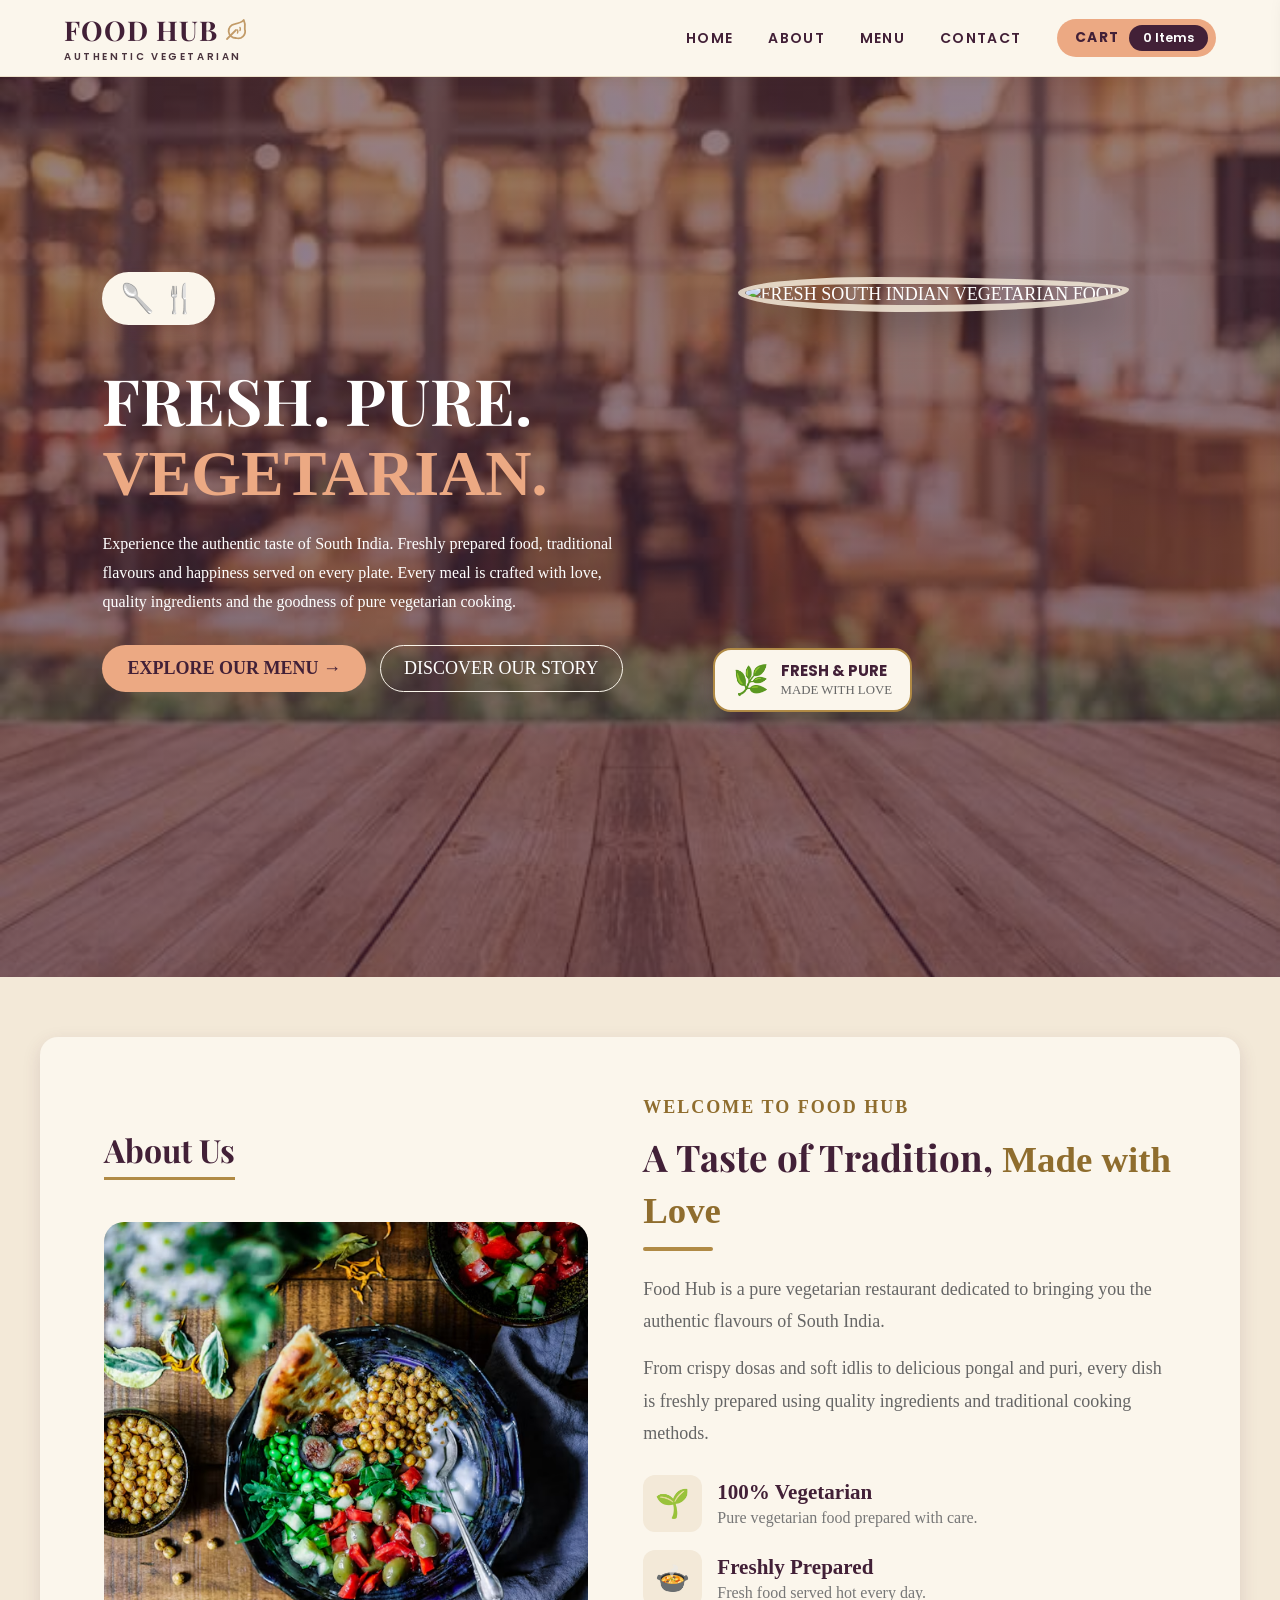
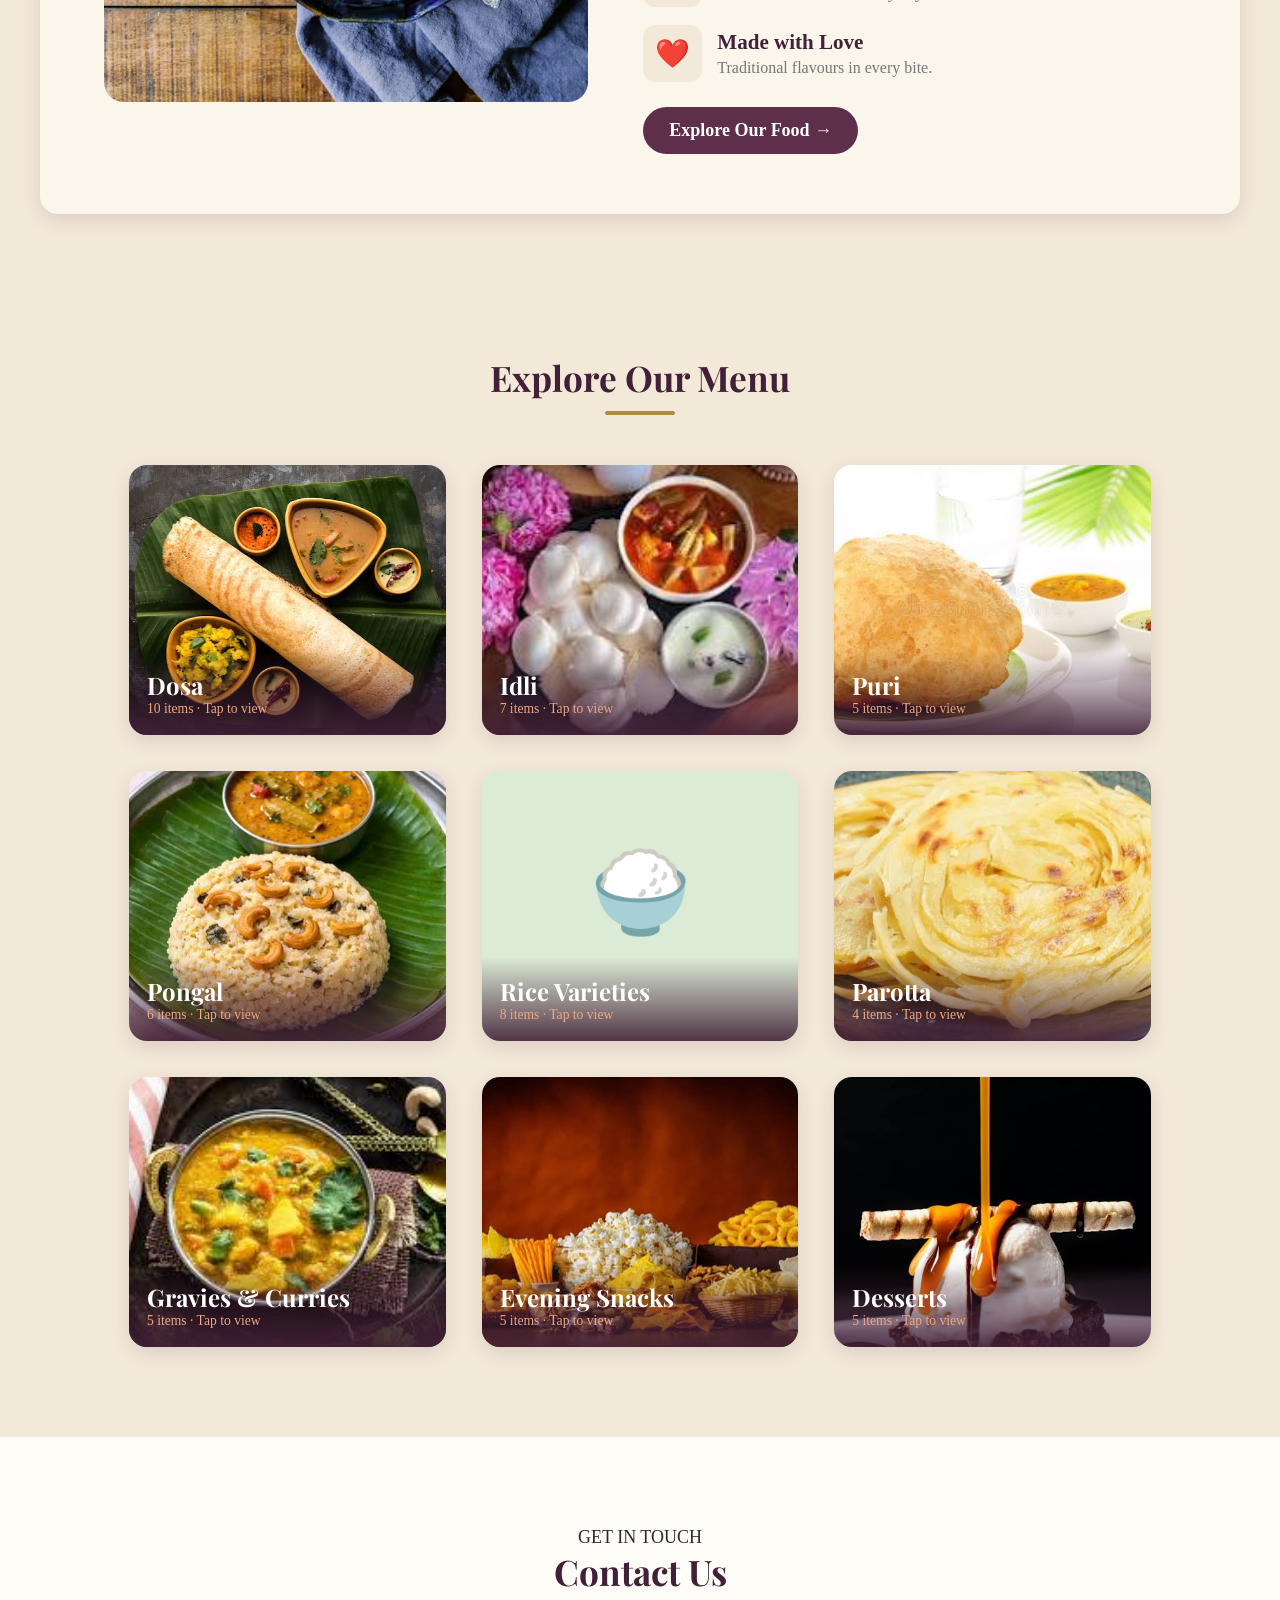
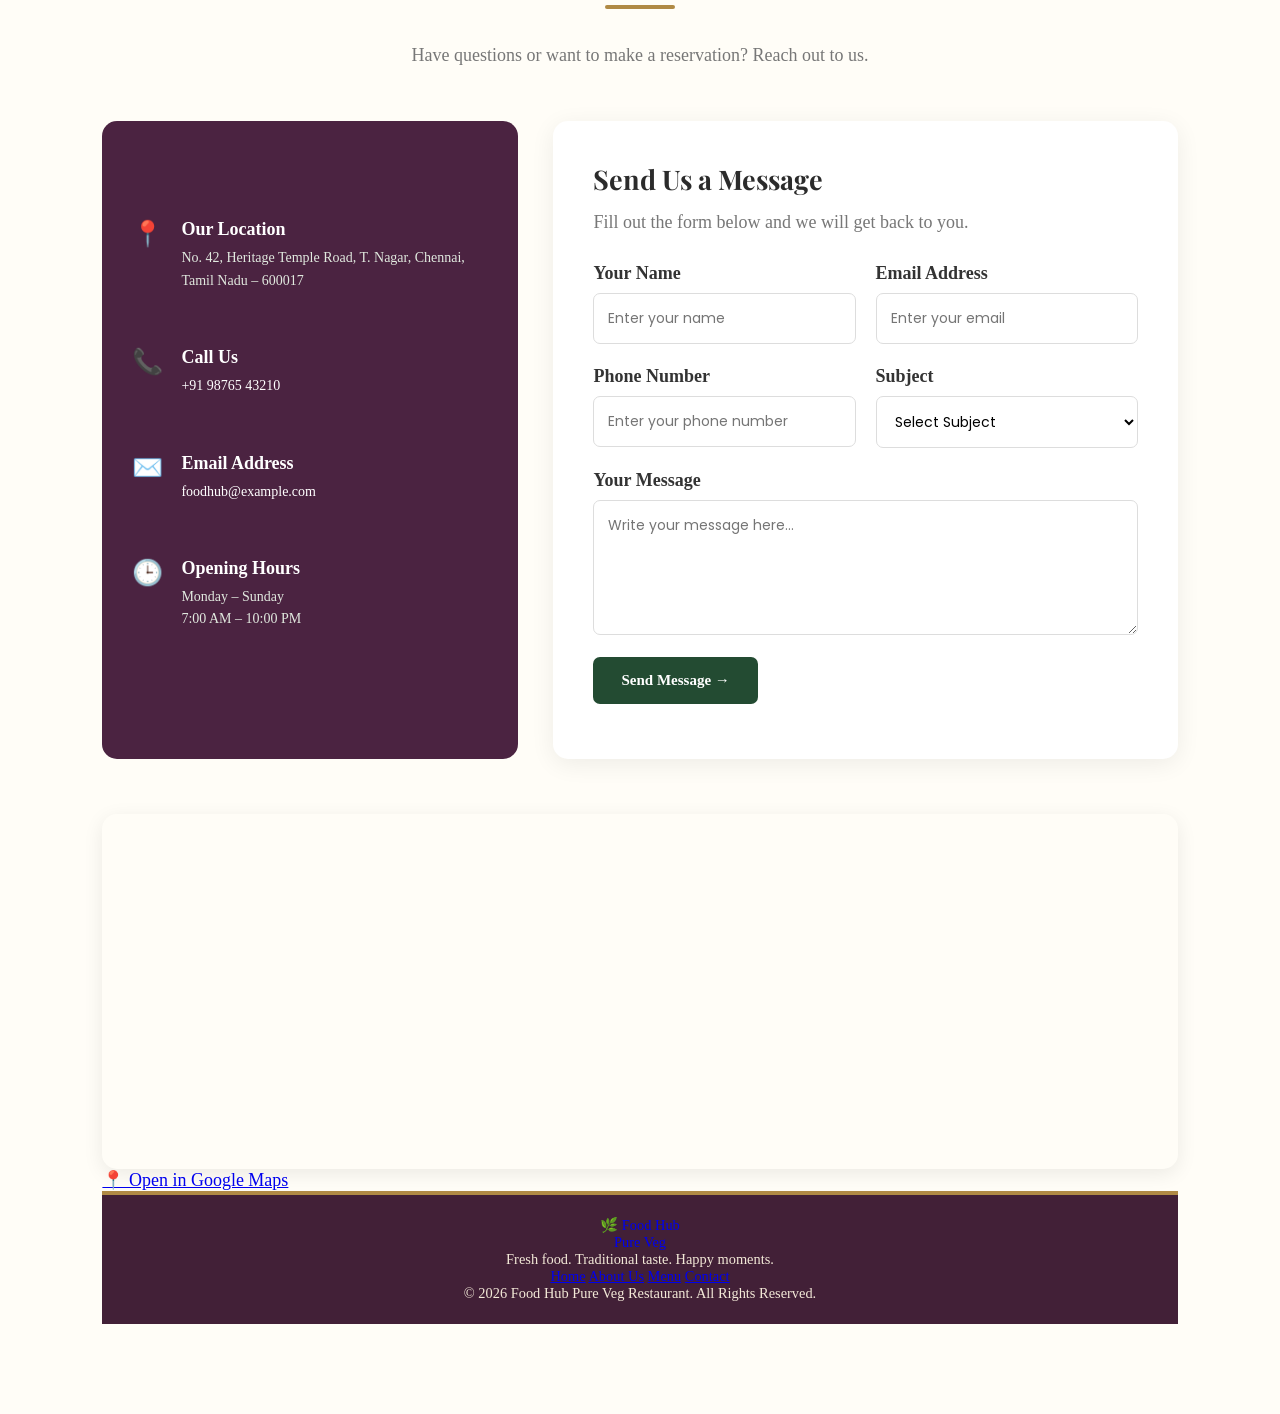
==== index.html @ 50af0ae3 "Initial FoodieHub website upload" ====
<!DOCTYPE html>
<html lang="en">

<head>
  <meta charset="UTF-8">
  <meta name="viewport" content="width=device-width, initial-scale=1.0">

  <meta name="description"
    content="Food Hub Pure Veg Restaurant - Enjoy fresh and authentic South Indian vegetarian food.">

  <meta name="keywords" content="Food Hub, Pure Veg Restaurant, South Indian Food, Dosa, Idli, Pongal">

  <meta name="author" content="Food Hub">

  <title>Food Hub | Pure Veg Restaurant</title>

  <!-- Google Fonts -->
  <link rel="preconnect" href="https://fonts.googleapis.com">
  <link rel="preconnect" href="https://fonts.gstatic.com" crossorigin>

  <link
    href="https://fonts.googleapis.com/css2?family=Playfair+Display:wght@600;700&family=Poppins:wght@400;500;600;700&display=swap"
    rel="stylesheet">

  <!-- CSS -->
  <link rel="stylesheet" href="styles.css">
</head>

<body>

  <!-- HEADER / NAVBAR -->
  <header class="site-header">
    <a href="#home" class="logo">
      <div class="logo-title-row">
        <span class="logo-name">FOOD HUB</span>
        <svg class="logo-leaf-icon" viewBox="0 0 24 24" fill="none" xmlns="http://www.w3.org/2000/svg">
          <path d="M12 21A7 7 0 0 1 10.5 7.1C16.2 6 17.7 5.5 19.7 3c1 2 2 3.5 1.1 9.2A7 7 0 0 1 12 21z" stroke="#C29B68"
            stroke-width="1.8" stroke-linecap="round" stroke-linejoin="round" />
          <path d="m3 22 9-9" stroke="#C29B68" stroke-width="1.8" stroke-linecap="round" />
          <path d="M16 10.5c.5 1 .5 2 0 3" stroke="#C29B68" stroke-width="1.5" stroke-linecap="round" />
          <path d="M13.5 13c.5 1 .5 2 0 3" stroke="#C29B68" stroke-width="1.5" stroke-linecap="round" />
        </svg>
      </div>
      <span class="logo-subtitle">AUTHENTIC VEGETARIAN</span>
    </a>

    <div class="header-nav-wrap">
      <nav id="navMenu" class="nav-menu">
        <a href="#home" data-nav="home">HOME</a>
        <a href="#about" data-nav="about">ABOUT</a>
        <a href="#menu" data-nav="menu">MENU</a>
        <a href="#contact" data-nav="contact">CONTACT</a>
      </nav>

      <button id="cartToggle" class="cart-btn" aria-label="Open cart">
        <span class="cart-btn-label">CART</span>
        <span id="cartCount" class="cart-count">0 Items</span>
      </button>

      <button id="menuToggle" class="menu-toggle" aria-label="Toggle navigation">☰</button>
    </div>
  </header>


  <!-- HOME SECTION -->
  <main>

    <section class="hero" id="home">

      <div class="hero-content">
        <div class="food-icon">
          🥄 🍴
        </div>
        <h1>
          Fresh. Pure.
          <span>Vegetarian.</span>
        </h1>
        <p>
          Experience the authentic taste of South India.
          Freshly prepared food, traditional flavours and
          happiness served on every plate.
          Every meal is crafted with love, quality ingredients
          and the goodness of pure vegetarian cooking.
        </p>
        </p>

        <div class="hero-actions">

          <a href="#menu" class="hero-btn">
            Explore Our Menu →
          </a>

          <a href="#about" class="hero-secondary-btn">
            Discover Our Story
          </a>

        </div>

      </div>

      <div class="hero-image">
        <img src="food-hero.jpeg" alt="Fresh South Indian vegetarian food"
          onerror="this.onerror=null; this.src='https://images.openai.com/static-rsc-4/jUe0dL59zujeiwGtxS16SW_bXTvTAhODHiQ8qhpUrJCEp71f8ibbfw-GanZqUxO-hBjLdAeGUgEb54_KMlXlrEWW6lWn-3IxiYle-AEfdbtpXmivQID6iy72w92E-hwTt4m7ko55Nj_r06AfWcyuf9pHW2x9XEPTWbtOj2lO9DSqyQS1-nQVjBDqxTJWVPfm?purpose=fullsize'">

        <div class="hero-image-label">
          <span>🌿</span>
          <div>
            <h3>Fresh & Pure</h3>
            <p>Made with Love</p>
          </div>
        </div>
      </div>

    </section>


    <!-- ABOUT US SECTION -->
    <!-- ABOUT US SECTION -->

    <section class="about-section" id="about">

      <div class="about-image">
        <h1 class="about-label">About Us</h1>

        <img src="about-food.jpeg" alt="Traditional South Indian vegetarian food">
      </div>

      <div class="about-content">

        <span class="section-subtitle">WELCOME TO FOOD HUB</span>

        <h2 class="section-title">
          A Taste of Tradition,
          <span>Made with Love</span>
        </h2>


        <p>
          Food Hub is a pure vegetarian restaurant dedicated
          to bringing you the authentic flavours of South India.
        </p>

        <p>
          From crispy dosas and soft idlis to delicious pongal
          and puri, every dish is freshly prepared using quality
          ingredients and traditional cooking methods.
        </p>

        <div class="about-features">

          <div class="feature">
            <span>🌱</span>
            <div>
              <h3>100% Vegetarian</h3>
              <p>Pure vegetarian food prepared with care.</p>
            </div>
          </div>

          <div class="feature">
            <span>🍲</span>
            <div>
              <h3>Freshly Prepared</h3>
              <p>Fresh food served hot every day.</p>
            </div>
          </div>

          <div class="feature">
            <span>❤️</span>
            <div>
              <h3>Made with Love</h3>
              <p>Traditional flavours in every bite.</p>
            </div>
          </div>

        </div>

        <a href="#menu" class="about-btn">
          Explore Our Food →
        </a>

      </div>

    </section>



    <!-- MENU SECTION -->
    <section class="menu-section" id="menu">

      <div class="menu-heading">


        <h2 class="section-title">
          Explore Our Menu
        </h2>



      </div>


      <!-- VIEW 1: CATEGORY CARDS -->
      <div id="categoryView" class="category-grid"></div>


      <!-- VIEW 2: SELECTED CATEGORY ITEMS -->
      <div id="itemsView" class="items-view hidden">

        <div class="items-top">

          <button id="backBtn" class="back-btn">
            ← Back to Menu
          </button>

          <h3 id="categoryTitle"></h3>

        </div>

        <div id="categoryTabs" class="category-tabs"></div>

        <div id="itemsGrid" class="items-grid"></div>

      </div>

    </section>


    <!-- CONTACT SECTION -->
    <section class="contact-section" id="contact">

      <div class="contact-heading">

        <span class="section-subtitle">GET IN TOUCH</span>

        <h2 class="section-title">
          Contact Us
        </h2>

        <p>
          Have questions or want to make a reservation? Reach out to us.
        </p>

      </div>

      <div class="contact-wrapper">

        <!-- CONTACT DETAILS -->
        <div class="contact-info">

          <div class="contact-info-item">
            <span>📍</span>
            <div>
              <h4>Our Location</h4>
              <p>No. 42, Heritage Temple Road, T. Nagar, Chennai, Tamil Nadu – 600017</p>
            </div>
          </div>

          <div class="contact-info-item">
            <span>📞</span>
            <div>
              <h4>Call Us</h4>
              <p>
                <a href="tel:+919876543210">
                  +91 98765 43210
                </a>
              </p>
            </div>
          </div>

          <div class="contact-info-item">
            <span>✉️</span>
            <div>
              <h4>Email Address</h4>
              <p>
                <a href="mailto:foodhub@example.com">
                  foodhub@example.com
                </a>
              </p>
            </div>
          </div>

          <div class="contact-info-item">
            <span>🕒</span>
            <div>
              <h4>Opening Hours</h4>
              <p>Monday – Sunday</p>
              <p>7:00 AM – 10:00 PM</p>
            </div>
          </div>

        </div>

        <!-- CONTACT FORM -->
        <div class="contact-form-box">

          <h3>Send Us a Message</h3>
          <p>Fill out the form below and we will get back to you.</p>

          <form id="contactForm">

            <div class="form-row">

              <div class="form-group">
                <label for="contactName">Your Name</label>
                <input type="text" id="contactName" name="name" placeholder="Enter your name" required>
              </div>

              <div class="form-group">
                <label for="contactEmail">Email Address</label>
                <input type="email" id="contactEmail" name="email" placeholder="Enter your email" required>
              </div>

            </div>

            <div class="form-row">

              <div class="form-group">
                <label for="contactPhone">Phone Number</label>
                <input type="tel" id="contactPhone" name="phone" placeholder="Enter your phone number"
                  pattern="[0-9]{10}" maxlength="10" required>
              </div>

              <div class="form-group">
                <label for="contactSubject">Subject</label>
                <select id="contactSubject" name="subject" required>
                  <option value="">Select Subject</option>
                  <option value="Food Enquiry">Food Enquiry</option>
                  <option value="Order Enquiry">Order Enquiry</option>
                  <option value="Feedback">Feedback</option>
                  <option value="Other">Other</option>
                </select>
              </div>

            </div>

            <div class="form-group">
              <label for="contactMessage">Your Message</label>
              <textarea id="contactMessage" name="message" rows="5" placeholder="Write your message here..."
                required></textarea>
            </div>

            <button type="submit" class="contact-submit-btn">
              Send Message →
            </button>

            <p id="contactStatus" class="contact-status"></p>

          </form>

        </div>

      </div>

      <!-- GOOGLE MAP -->
<!-- GOOGLE MAP -->
<div class="contact-map">
  <iframe src="https://maps.google.com/maps?q=T.%20Nagar%2C%20Chennai&z=15&output=embed" width="100%" height="350"
    style="border:0;" allowfullscreen="" loading="lazy" referrerpolicy="no-referrer-when-downgrade"
    title="Food Hub location map">
  </iframe>
</div>

<a class="map-link" href="https://www.google.com/maps/search/?api=1&query=T.+Nagar+Chennai" target="_blank"
  rel="noopener">
  📍 Open in Google Maps
</a>


  <!-- FOOTER -->
  <footer class="site-footer">

    <div class="footer-content">

      <a href="#home" class="logo">
        🌿 Food Hub
        <span>Pure Veg</span>
      </a>

      <p>
        Fresh food. Traditional taste. Happy moments.
      </p>

      <div class="footer-links">
        <a href="#home">Home</a>
        <a href="#about">About Us</a>
        <a href="#menu">Menu</a>
        <a href="#contact">Contact</a>
      </div>

      <p class="copyright">
        © 2026 Food Hub Pure Veg Restaurant. All Rights Reserved.
      </p>

    </div>

  </footer>


  <!-- CART OVERLAY -->
  <div id="overlay" class="overlay hidden"></div>


  <!-- CART DRAWER -->
  <aside id="cartDrawer" class="cart-drawer" aria-hidden="true">

    <div class="cart-header">

      <h3>Your Cart</h3>

      <button id="cartClose" class="close-btn" aria-label="Close cart">
        ✕
      </button>

    </div>

    <div id="cartItems" class="cart-items"></div>

    <div class="cart-footer">

      <div class="cart-total">
        <span>Total</span>
        <span id="cartTotal">₹0</span>
      </div>

      <button id="placeOrderBtn" class="place-btn" disabled>
        Place Order
      </button>

      <button id="clearBtn" class="clear-btn">
        Clear Cart
      </button>

    </div>

  </aside>


  <!-- ORDER CONFIRMATION MODAL -->
  <div id="orderModal" class="modal hidden">

    <div class="modal-box">

      <div class="modal-icon">✅</div>

      <h3>Order Placed!</h3>

      <p id="orderMsg"></p>

      <div id="orderSummary" class="order-summary"></div>

      <button id="orderOk" class="place-btn">
        OK
      </button>

    </div>

  </div>


  <!-- JAVASCRIPT -->
  <script src="script.js"></script>

</body>

</html>
---- styles.css ----
/* ---------- Colors & basics ---------- */
:root {
  /* Colors taken from the reference photo */
  --cream: #f3e9d8;
  /* cream walls */
  --cream-light: #fbf6ec;
  /* white mantel / light cream */
  --cream-dark: #e6d7bc;
  --gold: #b08a45;
  /* brass fireplace */
  --gold-dark: #8f6d2e;
  --peach: #eca983;
  /* peach sofa */
  --peach-dark: #e08f66;
  --sand: #d9b98a;
  /* wood floor / jute rug */
  --plum: #5d2f4a;
  /* your main color (plum) */
  --plum-dark: #422037;
  --text: #2b2b2b;
  --radius: 18px;
  --shadow: 0 6px 18px rgba(93, 47, 74, 0.15);
}

* {
  margin: 0;
  padding: 0;
  box-sizing: border-box;
}

html {
  scroll-behavior: smooth;
  scroll-padding-top: 70px;
}

body {
  font-family: "Poppins", sans-serif;
  color: var(--text);
  background:
    linear-gradient(rgba(243, 233, 216, 0.86), rgba(243, 233, 216, 0.93)),
    url("restaurant-bg.jpeg") center / cover fixed no-repeat,
    var(--cream);
  min-height: 100vh;
}

.hidden {
  display: none !important;
}

/* ---------- Header (Exact match to reference image) ---------- */
.site-header {
  position: sticky;
  top: 0;
  z-index: 50;
  display: flex;
  justify-content: space-between;
  align-items: center;
  padding: 16px 6%;
  background: var(--cream-light);
  border-bottom: 1px solid rgba(176, 138, 69, 0.2);
  box-shadow: 0 2px 10px rgba(66, 32, 55, 0.04);
}

.logo {
  display: flex;
  flex-direction: column;
  text-decoration: none;
}

.logo-title-row {
  display: flex;
  align-items: center;
  gap: 6px;
}

.logo-name {
  font-family: "Playfair Display", Georgia, serif;
  font-size: 1.7rem;
  font-weight: 700;
  color: var(--plum-dark);
  letter-spacing: 1px;
}

.logo-leaf-icon {
  width: 24px;
  height: 24px;
  flex-shrink: 0;
  margin-top: -3px;
}

.logo-subtitle {
  font-family: "Poppins", sans-serif;
  font-size: 0.62rem;
  font-weight: 600;
  letter-spacing: 2.6px;
  color: #4a343e;
  text-transform: uppercase;
  margin-top: 2px;
}

.header-nav-wrap {
  display: flex;
  align-items: center;
  gap: 36px;
}

/* ---------- NAVIGATION MENU ---------- */

.nav-menu {
  display: flex;
  align-items: center;
  gap: 35px;
}

.nav-menu a {
  position: relative;
  color: var(--plum-dark);
  text-decoration: none;
  font-family: "Poppins", sans-serif;
  font-size: 14px;
  font-weight: 600;
  text-transform: uppercase;
  letter-spacing: 1.3px;
  padding: 8px 0;
  transition: color 0.3s ease;
}

.nav-menu a::after {
  content: "";
  position: absolute;
  left: 0;
  bottom: 0;
  width: 0;
  height: 2 px;
  background: var(--gold-dark);
  transition: width 0.3s ease;
}

.nav-menu a:hover,
.nav-menu a.active {
  color: var(--gold-dark);
}

.nav-menu a:hover::after,
.nav-menu a.active::after {
  width: 100%;
}

/* Cart Button - Pill shape with dark inner badge matching reference image */
.cart-btn {
  background: var(--peach);
  color: var(--plum-dark);
  border: none;
  padding: 6px 8px 6px 18px;
  border-radius: 9999px;
  display: inline-flex;
  align-items: center;
  gap: 10px;
  cursor: pointer;
  transition: transform 0.2s ease, background 0.2s ease;
}

.cart-btn:hover {
  transform: translateY(-1px);
  background: var(--peach-dark);
}

.cart-btn-label {
  font-family: "Poppins", sans-serif;
  font-size: 0.86rem;
  font-weight: 700;
  letter-spacing: 1.2px;
  text-transform: uppercase;
  color: var(--plum-dark);
}

.cart-count {
  background: var(--plum-dark);
  color: #ffffff;
  border-radius: 9999px;
  padding: 4px 14px;
  font-family: "Poppins", sans-serif;
  font-size: 0.8rem;
  font-weight: 600;
  white-space: nowrap;
}

.menu-toggle {
  display: none;
  background: none;
  border: none;
  color: var(--plum-dark);
  font-size: 1.8rem;
  cursor: pointer;
}

.hero-content h1 {
  font-size: 60px;
}

.hero-content p {
  font-size: 20px;
}

.hero-tag {
  font-size: 16px;
}

/* ---------- HOME HERO SECTION ---------- */
.hero {
  min-height: 100vh;
  width: 100%;
  box-sizing: border-box;

  display: flex;
  align-items: center;
  justify-content: space-between;
  gap: 50px;

  padding: 20px 8% 60px;

  text-align: left;
  color: #fff;

  background:
    linear-gradient(rgba(66, 32, 55, 0.55), rgba(66, 32, 55, 0.65)),
    url("restaurant-bg.jpeg") center / cover,
    var(--plum);
}

/* LEFT CONTENT */

.hero-content {
  flex: 1;
  max-width: 560px;
  text-align: left;
  transform: translateY(-25px);

}

.hero-tag {
  display: inline-block;
  background: var(--cream-light);
  color: var(--plum-dark);
  padding: 9px 18px;
  border-radius: 30px;
  font-size: 0.85rem;
  margin-bottom: 22px;
}

.hero h1 {
  font-family: "Playfair Display", serif;
  font-size: clamp(2.8rem, 5vw, 4.2rem);
  line-height: 1.15;
  margin-bottom: 20px;
  animation: fadeUp 0.8s ease;
}

.hero h1 span {
  display: block;
  color: var(--peach);
}

.hero-content>p {
  max-width: 490px;
  font-size: 1rem;
  line-height: 1.8;
  margin: 0 0 28px;
  animation: fadeUp 1s ease;
}

/* HERO BUTTONS */

.hero-actions {
  display: flex;
  gap: 14px;
  flex-wrap: wrap;
}

.hero-btn {
  display: inline-block;
  background: var(--peach);
  color: var(--plum-dark);
  padding: 13px 25px;
  border-radius: 30px;
  text-decoration: none;
  font-weight: 600;
  transition: 0.3s ease;
}

.hero-btn:hover {
  background: var(--cream-light);
  transform: translateY(-3px);
}

.hero-secondary-btn {
  display: inline-block;
  border: 1px solid var(--cream-light);
  color: white;
  padding: 12px 23px;
  border-radius: 30px;
  text-decoration: none;
  font-weight: 500;
  transition: 0.3s ease;
}

.hero-secondary-btn:hover {
  background: var(--cream-light);
  color: var(--plum-dark);
}

.hero-actions a {
  font-size: 18px;
}

/* RIGHT OVAL FOOD IMAGE */

.hero-image {
  flex: 0 0 440px;
  height: 460px;
  position: relative;
  overflow: visible;
  animation: fadeUp 1s ease;
}

.hero-image img {
  width: 100%;
  height: 100%;
  object-fit: cover;

  border-radius: 35% 65% 55% 45% / 45% 35% 65% 55%;

  border: 7px solid rgba(243, 233, 216, 0.85);
  box-shadow: 0 15px 40px rgba(0, 0, 0, 0.3);
}


/* IMAGE LABEL */

.hero-image-label {
  position: absolute;
  bottom: 25px;
  left: -25px;
  background: var(--cream-light, #fbf6ec);
  border: 2px solid var(--gold, #b08a45);
  border-radius: var(--radius, 18px);
  padding: 12px 18px;
  display: flex;
  align-items: center;
  gap: 12px;
  box-shadow: 0 10px 25px rgba(93, 47, 74, 0.25);
  z-index: 5;
  animation: float 4s ease-in-out infinite alternate;
}

@keyframes float {
  0% {
    transform: translateY(0);
  }

  100% {
    transform: translateY(-8px);
  }
}

.hero-image-label span {
  font-size: 1.8rem;
  line-height: 1;
}

.hero-image-label h3 {
  font-size: 0.95rem;
  color: var(--plum-dark, #422037);
  margin: 0 0 2px 0;
  font-family: "Poppins", sans-serif;
  font-weight: 700;
  line-height: 1.2;
}

.hero-image-label p {
  font-size: 0.8rem;
  color: #666;
  margin: 0;
  line-height: 1.2;
}

.hero-image {
  overflow: visible;
}

.hero-image img {
  transition: transform 0.5s ease;
  cursor: pointer;
}

.hero-image img:hover {
  transform: scale(1.12);
}

/* TABLET */

@media (max-width: 900px) {
  .hero {
    gap: 25px;
    padding: 60px 5%;
  }

  .hero-image {
    flex-basis: 300px;
    height: 340px;
  }

  .hero h1 {
    font-size: 2.8rem;
  }
}

/* MOBILE */

@media (max-width: 600px) {
  .hero {
    min-height: auto;
    flex-direction: column;
    align-items: flex-start;
    padding: 55px 7% 65px;
    gap: 40px;
  }

  .hero-content {
    width: 100%;
  }

  .hero h1 {
    font-size: 2.7rem;
  }

  .hero-actions {
    flex-direction: column;
  }

  .hero-actions a {
    text-align: center;
  }

  .hero-image {
    width: 85%;
    height: 300px;
    flex: none;
    align-self: center;
  }

  .hero-image-label {
    left: -15px;
    bottom: 15px;
  }
}

/* ---------- Menu section ---------- */
.menu-section {
  max-width: 1150px;
  margin: 0 auto;
  padding: 50px 5% 60px;
}

.section-title {
  font-family: "Playfair Display", serif;
  text-align: center;
  font-size: 2.2rem;
  color: var(--plum-dark);
  margin-bottom: 30px;
}

.section-title::after {
  content: "";
  display: block;
  width: 70px;
  height: 4px;
  background: var(--gold);
  margin: 10px auto 0;
  border-radius: 4px;
}

/* ---------- Main category cards ---------- */
.category-grid {
  display: grid;
  gap: 24px;
  grid-template-columns: repeat(auto-fit, minmax(230px, 1fr));
}

.category-card {
  position: relative;
  height: 270px;
  border-radius: var(--radius);
  overflow: hidden;
  cursor: pointer;
  border: none;
  padding: 0;
  box-shadow: var(--shadow);
  transition:
    transform 0.3s,
    box-shadow 0.3s;
  animation: fadeUp 0.6s ease both;
}

.category-card:hover {
  transform: translateY(-8px);
  box-shadow: 0 12px 26px rgba(93, 47, 74, 0.3);
}

.category-card img {
  width: 100%;
  height: 100%;
  object-fit: cover;
  transition: transform 0.4s;
}

.category-card:hover img {
  transform: scale(1.1);
}

.category-card .label {
  position: absolute;
  left: 0;
  right: 0;
  bottom: 0;
  padding: 18px;
  color: #fff;
  text-align: left;
  background: linear-gradient(transparent, rgba(66, 32, 55, 0.9));
}

.category-card .label h3 {
  font-family: "Playfair Display", serif;
  font-size: 1.5rem;
}

.category-card .label span {
  color: var(--peach);
  font-size: 0.85rem;
}

/* ---------- Items view ---------- */
.items-top {
  display: flex;
  align-items: center;
  gap: 18px;
  flex-wrap: wrap;
  margin-bottom: 26px;
}

.items-top h3 {
  font-family: "Playfair Display", serif;
  font-size: 1.8rem;
  color: var(--plum-dark);
}

.back-btn {
  background: var(--plum);
  color: #fff;
  border: none;
  padding: 11px 22px;
  border-radius: 30px;
  font:
    600 0.95rem "Poppins",
    sans-serif;
  cursor: pointer;
  box-shadow: var(--shadow);
  transition:
    background 0.2s,
    transform 0.2s;
}

.back-btn:hover {
  background: var(--plum-dark);
  transform: translateX(-3px);
}

.items-grid {
  display: grid;
  gap: 22px;
  grid-template-columns: repeat(auto-fill, minmax(240px, 1fr));
}

.food-card {
  background: var(--cream-light);
  border-radius: var(--radius);
  overflow: hidden;
  box-shadow: var(--shadow);
  display: flex;
  flex-direction: column;
  transition:
    transform 0.3s,
    box-shadow 0.3s;
  animation: fadeUp 0.5s ease both;
}

.food-card:hover {
  transform: translateY(-6px);
  box-shadow: 0 12px 24px rgba(93, 47, 74, 0.25);
}

.food-card img {
  width: 100%;
  height: 180px;
  object-fit: cover;
}

/* same size for all */
.food-info {
  padding: 16px;
  display: flex;
  flex-direction: column;
  flex: 1;
}

.food-row {
  display: flex;
  justify-content: space-between;
  align-items: baseline;
  gap: 8px;
}

.food-row h4 {
  font-size: 1.05rem;
  color: var(--plum-dark);
}

.price {
  color: var(--gold-dark);
  font-weight: 700;
  font-size: 1.1rem;
  white-space: nowrap;
}

.food-info p {
  font-size: 0.88rem;
  color: #666;
  margin: 8px 0 14px;
  flex: 1;
}

.add-btn {
  background: var(--peach);
  color: var(--plum-dark);
  border: none;
  padding: 10px;
  border-radius: 12px;
  font:
    600 0.92rem "Poppins",
    sans-serif;
  cursor: pointer;
  transition:
    background 0.2s,
    transform 0.1s;
}

.add-btn:hover {
  background: var(--plum);
  color: #fff;
}

.add-btn:active {
  transform: scale(0.96);
}

/* ---------- Cart drawer ---------- */
.overlay {
  position: fixed;
  inset: 0;
  background: rgba(0, 0, 0, 0.45);
  z-index: 90;
}

.cart-drawer {
  position: fixed;
  top: 0;
  right: -420px;
  width: min(400px, 100%);
  height: 100%;
  background: var(--cream);
  z-index: 100;
  display: flex;
  flex-direction: column;
  box-shadow: -6px 0 20px rgba(0, 0, 0, 0.25);
  transition: right 0.35s ease;
}

.cart-drawer.open {
  right: 0;
}

.cart-header {
  display: flex;
  justify-content: space-between;
  align-items: center;
  padding: 18px 20px;
  background: var(--plum);
  color: #fff;
}

.close-btn {
  background: none;
  border: none;
  color: #fff;
  font-size: 1.3rem;
  cursor: pointer;
}

.cart-items {
  flex: 1;
  overflow-y: auto;
  padding: 14px 18px;
}

.cart-empty {
  text-align: center;
  color: #888;
  margin-top: 40px;
}

.cart-item {
  display: flex;
  justify-content: space-between;
  align-items: center;
  gap: 10px;
  background: var(--cream-light);
  padding: 12px;
  border-radius: 14px;
  margin-bottom: 10px;
}

.cart-item h5 {
  font-size: 0.95rem;
  color: var(--plum-dark);
}

.cart-item small {
  color: #777;
}

.qty {
  display: flex;
  align-items: center;
  gap: 8px;
  margin-top: 6px;
}

.qty button {
  width: 28px;
  height: 28px;
  border-radius: 50%;
  border: none;
  background: var(--plum);
  color: #fff;
  font-size: 1rem;
  cursor: pointer;
}

.qty button:hover {
  background: var(--peach);
  color: var(--plum-dark);
}

.remove-btn {
  background: none;
  border: none;
  color: #c0392b;
  cursor: pointer;
  font-size: 0.85rem;
}

.cart-footer {
  padding: 18px 20px;
  border-top: 3px solid var(--gold);
  background: var(--cream-light);
}

.cart-total {
  display: flex;
  justify-content: space-between;
  font-size: 1.2rem;
  font-weight: 700;
  color: var(--plum-dark);
  margin-bottom: 12px;
}

.clear-btn {
  width: 100%;
  padding: 11px;
  border: 2px solid var(--plum);
  background: none;
  color: var(--plum);
  border-radius: 12px;
  font:
    600 0.95rem "Poppins",
    sans-serif;
  cursor: pointer;
}

.clear-btn:hover {
  background: var(--plum);
  color: #fff;
}

/* ---------- Footer & animation ---------- */
.site-footer {
  text-align: center;
  padding: 22px;
  background: var(--plum-dark);
  color: var(--cream);
  font-size: 0.9rem;
  border-top: 4px solid var(--gold);
}

@keyframes fadeUp {
  from {
    opacity: 0;
    transform: translateY(20px);
  }

  to {
    opacity: 1;
    transform: translateY(0);
  }
}

/* ---------- Responsive ---------- */
@media (max-width: 600px) {
  .hero {
    padding: 60px 6%;
  }

  .logo {
    font-size: 1.2rem;
  }

  .category-card {
    height: 220px;
  }

  .items-grid {
    grid-template-columns: 1fr 1fr;
    gap: 14px;
  }

  .food-card img {
    height: 130px;
  }
}

@media (max-width: 400px) {
  .items-grid {
    grid-template-columns: 1fr;
  }
}



/* ---------- Category filter buttons ---------- */
.category-tabs {
  display: flex;
  flex-wrap: wrap;
  gap: 10px;
  margin-bottom: 24px;
}

.tab {
  padding: 9px 22px;
  border-radius: 30px;
  cursor: pointer;
  border: 2px solid var(--gold);
  background: var(--cream-light);
  color: var(--plum-dark);
  font:
    600 0.92rem "Poppins",
    sans-serif;
  transition:
    background 0.2s,
    color 0.2s,
    transform 0.2s;
}

.tab:hover {
  transform: translateY(-2px);
  background: var(--peach);
}

.tab.active {
  background: var(--plum);
  border-color: var(--plum);
  color: #fff;
}

/* ---------- About ---------- */
/* ---------- ABOUT SECTION ---------- */

.about-section {
  max-width: 1200px;
  margin: 60px auto;
  padding: 60px 5%;
  display: grid;
  grid-template-columns: 1fr 1.1fr;
  align-items: center;
  gap: 55px;
  background: var(--cream-light);
  border-radius: var(--radius);
  box-shadow: var(--shadow);
}

/* LEFT IMAGE */

/* LEFT IMAGE */

.about-image {
  width: 100%;
}

.about-image img {
  display: block;
  width: 100%;
  height: 480px;
  object-fit: cover;
  border-radius: 20px;
  transition: transform 0.4s ease;
}

.about-image img:hover {
  transform: scale(1.03);
}

/* "About Us" name (left side, a little higher) */

.about-label {
  display: inline-block;
  font-family: 'Playfair Display', serif;
  font-size: 2rem;
  color: var(--plum-dark);
  border-bottom: 3px solid var(--gold);
  padding-bottom: 6px;
  margin: 0 0 22px;
  transform: translateY(-20px);
  /* mela thookkum: -30px na innum mela */
}

/* Mobile: photo on top, text below */

@media (max-width: 800px) {
  .about-section {
    grid-template-columns: 1fr;
    gap: 30px;
    padding: 40px 5%;
  }

  .about-image img {
    height: 300px;
  }
}

/* RIGHT CONTENT */

.about-content {
  text-align: left;
}

.about-content .section-subtitle {
  display: inline-block;
  color: var(--gold-dark);
  font-weight: 700;
  letter-spacing: 2px;
  margin-bottom: 15px;
}

.about-content .section-title {
  text-align: left;
  font-size: 2.3rem;
  line-height: 1.3;
  margin-bottom: 22px;
}

.about-content .section-title::after {
  margin: 12px 0 0;
}

.about-content .section-title span {
  color: var(--gold-dark);
}

.about-content>p {
  color: #666;
  line-height: 1.8;
  margin-bottom: 15px;
}

/* FEATURES */

.about-features {
  display: grid;
  gap: 18px;
  margin: 25px 0;
}

.feature {
  display: flex;
  align-items: center;
  gap: 15px;
}

.feature>span {
  font-size: 28px;
  background: var(--cream);
  padding: 12px;
  border-radius: 12px;
}

.feature h3 {
  color: var(--plum-dark);
  margin-bottom: 4px;
}

.feature p {
  color: #777;
  font-size: 16px;
}

/* BUTTON */

.about-btn {
  display: inline-block;
  padding: 13px 26px;
  background: var(--plum);
  color: white;
  text-decoration: none;
  border-radius: 30px;
  font-weight: 600;
  transition: 0.3s ease;
}

.about-btn:hover {
  background: var(--gold-dark);
  transform: translateY(-3px);
}

/* RESPONSIVE */

@media (max-width: 768px) {
  .about-section {
    grid-template-columns: 1fr;
    gap: 30px;
    margin: 35px 15px;
    padding: 30px 22px;
  }

  .about-image {
    height: 300px;
  }

  .about-content .section-title {
    font-size: 1.9rem;
  }
}

/* ---------- 
Place Order button & popup ---------- */
.place-btn {
  width: 100%;
  padding: 12px;
  margin-bottom: 10px;
  border: none;
  background: var(--plum);
  color: #fff;
  border-radius: 12px;
  font:
    600 1rem "Poppins",
    sans-serif;
  cursor: pointer;
  transition:
    background 0.2s,
    transform 0.1s;
}

.place-btn:hover:not(:disabled) {
  background: var(--gold-dark);
}

.place-btn:active:not(:disabled) {
  transform: scale(0.97);
}

.place-btn:disabled {
  background: #b9b9b9;
  cursor: not-allowed;
}

.modal {
  position: fixed;
  inset: 0;
  z-index: 200;
  background: rgba(0, 0, 0, 0.55);
  display: flex;
  align-items: center;
  justify-content: center;
  padding: 20px;
}

.modal-box {
  background: var(--cream);
  width: min(400px, 100%);
  border-radius: var(--radius);
  padding: 28px 24px;
  text-align: center;
  animation: fadeUp 0.4s ease;
}

.modal-icon {
  font-size: 3rem;
}

.modal-box h3 {
  font-family: "Playfair Display", serif;
  color: var(--plum-dark);
  font-size: 1.7rem;
  margin: 6px 0;
}

.modal-box p {
  color: #555;
  margin-bottom: 14px;
}

.order-summary {
  background: #fff;
  border-radius: 12px;
  padding: 12px 14px;
  margin-bottom: 18px;
  text-align: left;
  font-size: 0.92rem;
}

.order-summary div {
  display: flex;
  justify-content: space-between;
  padding: 4px 0;
}

.order-summary .order-total {
  border-top: 2px dashed var(--cream-dark);
  margin-top: 6px;
  padding-top: 8px;
  font-weight: 700;
  color: var(--plum-dark);
}

/* ---------- Mobile navigation ---------- */
@media (max-width: 768px) {
  .menu-toggle {
    display: block;
  }

  .nav-menu {
    display: none;
    position: absolute;
    top: 100%;
    left: 0;
    right: 0;
    flex-direction: column;
    gap: 0;
    background: var(--cream-light);
    border-bottom: 3px solid var(--gold);
    box-shadow: 0 8px 14px rgba(80, 60, 30, 0.2);
  }

  .nav-menu.open {
    display: flex;
  }

  .nav-menu a {
    padding: 14px 5%;
    border-bottom: 1px solid rgba(143, 109, 46, 0.2);
  }
}

/* CONTACT SECTION */

.contact-section {
  padding: 90px 8%;
  background: #fffdf7;
}

.contact-heading {
  text-align: center;
  max-width: 650px;
  margin: 0 auto 50px;
}

.contact-heading p {
  color: #777;
  line-height: 1.8;
}

.contact-container {
  display: grid;
  grid-template-columns: 0.8fr 1.2fr;
  gap: 35px;
  max-width: 1150px;
  margin: auto;
}

/* CONTACT INFORMATION */

.contact-info {
  background: #4b2341;
  color: white;
  padding: 40px 30px;
  border-radius: 15px;
}

.contact-info h3,
.contact-form-box h3 {
  font-family: 'Playfair Display', serif;
  font-size: 27px;
  margin-bottom: 15px;
}

.contact-info>p {
  color: #d9e5d9;
  line-height: 1.7;
  margin-bottom: 35px;
}

.contact-info-item {
  display: flex;
  align-items: flex-start;
  gap: 18px;
  margin-bottom: 30px;
}

.contact-info-item>span {
  font-size: 25px;
}

.contact-info-item h4 {
  margin-bottom: 7px;
}

.contact-info-item p {
  color: #e1e9df;
  line-height: 1.6;
  font-size: 14px;
}

.contact-info-item a {
  color: white;
  text-decoration: none;
}

/* CONTACT FORM */

.contact-form-box {
  background: white;
  padding: 40px;
  border-radius: 15px;
  box-shadow: 0 5px 25px rgba(0, 0, 0, 0.07);
}

.contact-form-box>p {
  color: #777;
  margin-bottom: 30px;
}

.form-row {
  display: grid;
  grid-template-columns: 1fr 1fr;
  gap: 20px;
}

.form-group {
  display: flex;
  flex-direction: column;
  margin-bottom: 22px;
}

.form-group label {
  font-weight: 600;
  margin-bottom: 9px;
  color: #333;
}

.form-group input,
.form-group select,
.form-group textarea {
  width: 100%;
  padding: 14px;
  border: 1px solid #ddd;
  border-radius: 7px;
  font-family: 'Poppins', sans-serif;
  font-size: 14px;
  outline: none;
  background: #fff;
}

.form-group input:focus,
.form-group select:focus,
.form-group textarea:focus {
  border-color: #347348;
  box-shadow: 0 0 0 3px rgba(52, 115, 72, 0.1);
}

.form-group textarea {
  resize: vertical;
}

.contact-submit-btn {
  background: #234b32;
  color: white;
  border: none;
  padding: 15px 28px;
  border-radius: 7px;
  font-size: 15px;
  font-weight: 600;
  cursor: pointer;
  transition: 0.3s;
}

.contact-submit-btn:hover {
  background: #74365b;
  transform: translateY(-2px);
}

.contact-status {
  margin-top: 15px;
  color: #4b2340;
  font-size: 14px;
}

/* GOOGLE MAP */

.contact-map {
  max-width: 1150px;
  margin: 55px auto 0;
  overflow: hidden;
  border-radius: 15px;
  box-shadow: 0 5px 20px rgba(0, 0, 0, 0.08);
}

/* RESPONSIVE */

@media (max-width: 768px) {

  .contact-section {
    padding: 60px 5%;
  }

  .contact-container {
    grid-template-columns: 1fr;
  }

  .form-row {
    grid-template-columns: 1fr;
    gap: 0;
  }

  .contact-form-box {
    padding: 25px 20px;
  }

  .contact-info {
    padding: 30px 22px;
  }

}

.hero-content {
  flex: 1;
  max-width: 600px;
}

.hero-content h1 {
  font-size: clamp(38px, 5vw, 64px);
  line-height: 1.15;
  margin: 20px 0;
}

.hero-content p {
  font-size: 17px;
  line-height: 1.8;
  max-width: 520px;
}

@media (max-width: 768px) {
  .hero {
    min-height: auto;
    flex-direction: column;
    text-align: center;
    padding: 70px 6%;
    gap: 40px;
  }

  .hero-content {
    max-width: 100%;
  }

  .hero-content p {
    margin: 0 auto;
  }

  .hero-actions {
    justify-content: center;
    flex-wrap: wrap;
  }

  .hero-image {
    flex: none;
    width: min(100%, 320px);
    height: 330px;
  }
}

/* Apply Times New Roman to entire website */
* {
  font-family: "Times New Roman", Times, serif;
}

body {
  font-size: 18px;
}

/* CONTACT LEFT & RIGHT LAYOUT */
.contact-wrapper {
  display: grid;
  grid-template-columns: 0.8fr 1.2fr;
  gap: 35px;
  max-width: 1150px;
  margin: 40px auto;
  align-items: stretch;
}

/* LEFT SIDE */
.contact-info {
  display: flex;
  flex-direction: column;
  justify-content: center;
  gap: 25px;
}

/* RIGHT SIDE */
.contact-form-box {
  width: 100%;
}

/* MOBILE RESPONSIVE */
@media (max-width: 768px) {
  .contact-wrapper {
    grid-template-columns: 1fr;
    gap: 25px;
  }
}

/* HOME PAGE – UPPERCASE */
.hero {
  text-transform: uppercase;
}

.hero-content>p {
  text-transform: none;
  font-size: 16px;
  line-height: 1.8;
}

.food-icon {
  display: inline-block;
  font-size: 28px;
  background: var(--cream-light);
  padding: 10px 18px;
  border-radius: 50px;
  margin-bottom: 18px;
  box-shadow: var(--shadow);
  animation: float 3s ease-in-out infinite alternate;
}

/* cards-ku naduvula space */
.category-grid {
  display: grid;
  gap: 36px;
  /* was 24px */
  grid-template-columns: repeat(auto-fit, minmax(230px, 1fr));
}

/* "Explore Our Menu" heading-ku keezha space */
.menu-section .section-title {
  margin-bottom: 50px;
  /* was 30px */
}

/* menu section-oda mela / keezha space */
.menu-section {
  max-width: 1150px;
  margin: 0 auto;
  padding: 80px 5% 90px;
  /* was 50px 5% 60px */
}

/* Mobile la konjam kammiya space */
@media (max-width: 600px) {
  .category-grid {
    gap: 20px;
  }

  .menu-section {
    padding: 50px 5% 60px;
  }
}

/* =====================================
   FOODIEHUB - CURRENT HTML RESPONSIVE FIX
===================================== */

/* Global */
html,
body {
  max-width: 100%;
  overflow-x: hidden;
}

img {
  max-width: 100%;
}

/* Current navbar */
.site-header {
  padding: 12px 5%;
}

.navbar {
  display: flex;
  justify-content: space-between;
  align-items: center;
  position: relative;
}

.brand {
  display: flex;
  align-items: center;
  gap: 10px;
  text-decoration: none;
}

.brand-mark {
  font-size: 28px;
}

.nav-links {
  display: flex;
  align-items: center;
  gap: 25px;
}

.nav-links a {
  text-decoration: none;
  color: var(--plum-dark);
}

.cart-nav {
  background: var(--peach);
  color: var(--plum-dark);
  border: none;
  border-radius: 30px;
  padding: 10px 16px;
  cursor: pointer;
}

/* Current food menu */
.food-grid {
  display: grid;
  grid-template-columns: repeat(3, minmax(0, 1fr));
  gap: 25px;
}

.food-card {
  min-width: 0;
}

.food-card img {
  width: 100%;
  object-fit: cover;
}

/* Current About section */
.about-layout {
  display: grid;
  grid-template-columns: 1fr 1fr;
  align-items: center;
  gap: 40px;
}

.about-photo-wrap img {
  width: 100%;
  height: 420px;
  object-fit: cover;
  border-radius: 18px;
}

/* Current Contact section */
.contact-layout {
  display: grid;
  grid-template-columns: 1fr 1fr;
  gap: 35px;
  align-items: start;
}

.contact-form {
  width: 100%;
  min-width: 0;
}

.contact-form input,
.contact-form textarea {
  width: 100%;
  max-width: 100%;
}

/* Tablet */
@media (max-width: 900px) {
  .food-grid {
    grid-template-columns: repeat(2, minmax(0, 1fr));
  }

  .about-layout,
  .contact-layout {
    grid-template-columns: 1fr;
  }
}

/* Mobile */
@media (max-width: 768px) {

  .navbar {
    min-height: 65px;
  }

  .menu-toggle {
    display: block;
  }

  .nav-links {
    display: none;
    position: absolute;
    top: 100%;
    left: 0;
    right: 0;
    width: 100%;
    background: var(--cream-light);
    padding: 20px;
    flex-direction: column;
    align-items: stretch;
    gap: 15px;
    box-shadow: 0 8px 15px rgba(0, 0, 0, 0.12);
    z-index: 100;
  }

  .nav-links.active {
    display: flex;
  }

  .nav-links a {
    padding: 10px;
  }

  .cart-nav {
    width: 100%;
  }

  .hero {
    min-height: 600px;
    padding: 55px 20px;
  }

  .hero-content {
    width: 100%;
    max-width: 100%;
    transform: none;
  }

  .hero h1 {
    font-size: clamp(38px, 10vw, 52px);
  }

  .hero-content p {
    font-size: 15px;
  }

  .hero-actions {
    flex-direction: column;
    width: 100%;
  }

  .hero-actions .btn {
    width: 100%;
    text-align: center;
  }

  .hero-stamp {
    display: none;
  }

  .food-grid {
    grid-template-columns: repeat(2, minmax(0, 1fr));
    gap: 14px;
  }

  .food-card img {
    height: 140px;
  }

  .food-card h3 {
    font-size: 15px;
  }

  .about-layout,
  .contact-layout {
    grid-template-columns: 1fr;
    gap: 25px;
  }

  .about-photo-wrap img {
    height: 280px;
  }

  .contact-form {
    padding: 20px;
  }

  .values-grid {
    grid-template-columns: 1fr;
  }

  .cart-drawer {
    width: 100%;
    max-width: 100%;
  }

  .order-modal {
    width: calc(100% - 30px);
    max-width: 400px;
  }

  .footer-main {
    text-align: center;
  }
}

/* Small phones */
@media (max-width: 380px) {
  .food-grid {
    grid-template-columns: 1fr;
  }

  .food-card img {
    height: 190px;
  }

  .hero h1 {
    font-size: 36px;
  }
}

/* =================================
   RESPONSIVE DESIGN - ALL DEVICES
================================= */

/* Prevent horizontal scrolling */
* {
  box-sizing: border-box;
}

html {
  width: 100%;
  overflow-x: hidden;
  scroll-behavior: smooth;
}

body {
  width: 100%;
  max-width: 100%;
  margin: 0;
  overflow-x: hidden;
}

img {
  max-width: 100%;
  height: auto;
}

.container,
.navbar,
.hero-content,
.welcome-inner,
.section-heading,
.food-grid,
.about-layout,
.values-grid,
.contact-layout,
.footer-main {
  width: min(100% - 40px, 1200px);
  margin-inline: auto;
}

/* Large desktop */
@media (min-width: 1441px) {
  body {
    max-width: 1920px;
    margin-inline: auto;
  }

  .hero {
    min-height: 700px;
  }
}

/* Laptop */
@media (max-width: 1200px) {
  .food-grid {
    grid-template-columns: repeat(3, minmax(0, 1fr));
  }

  .about-layout,
  .contact-layout {
    gap: 30px;
  }
}

/* Tablet */
@media (max-width: 900px) {
  .navbar {
    gap: 15px;
  }

  .nav-links {
    gap: 15px;
  }

  .food-grid {
    grid-template-columns: repeat(2, minmax(0, 1fr));
  }

  .about-layout,
  .contact-layout {
    grid-template-columns: 1fr;
  }

  .about-photo-wrap {
    width: 100%;
  }

  .values-grid {
    grid-template-columns: repeat(2, minmax(0, 1fr));
  }
}

/* Mobile */
@media (max-width: 768px) {
  .navbar {
    position: relative;
    flex-wrap: wrap;
    padding-block: 12px;
  }

  .menu-toggle {
    display: flex;
  }

  .nav-links {
    display: none;
    position: absolute;
    top: 100%;
    left: 0;
    right: 0;
    width: 100%;
    flex-direction: column;
    align-items: stretch;
    gap: 0;
    padding: 12px 20px;
    background: var(--cream-light, #fbf6ec);
    z-index: 1000;
  }

  .nav-links.active {
    display: flex;
  }

  .nav-links a {
    display: block;
    padding: 12px;
  }

  .hero {
    min-height: 520px;
    padding: 70px 0;
  }

  .hero-content {
    text-align: center;
  }

  .hero h1 {
    font-size: clamp(32px, 8vw, 48px);
  }

  .welcome-inner {
    flex-direction: column;
    text-align: center;
  }

  .food-grid {
    grid-template-columns: repeat(2, minmax(0, 1fr));
    gap: 15px;
  }

  .about-layout,
  .contact-layout {
    grid-template-columns: 1fr;
  }

  .contact-form {
    width: 100%;
  }

  .footer-main {
    grid-template-columns: 1fr 1fr;
  }

  .cart-drawer {
    width: min(100%, 420px);
  }
}

/* Small mobile */
@media (max-width: 480px) {

  .container,
  .navbar,
  .hero-content,
  .welcome-inner,
  .section-heading,
  .food-grid,
  .about-layout,
  .values-grid,
  .contact-layout,
  .footer-main {
    width: calc(100% - 28px);
  }

  .top-strip {
    font-size: 11px;
    text-align: center;
  }

  .brand {
    font-size: 19px;
  }

  .hero {
    min-height: 450px;
    padding: 55px 0;
  }

  .hero h1 {
    font-size: 32px;
  }

  .hero p {
    font-size: 14px;
  }

  .food-grid {
    grid-template-columns: 1fr;
  }

  .values-grid {
    grid-template-columns: 1fr;
  }

  .section-heading h2 {
    font-size: 27px;
  }

  .footer-main {
    grid-template-columns: 1fr;
  }

  .contact-form input,
  .contact-form textarea,
  .contact-form button {
    width: 100%;
    max-width: 100%;
  }

  .cart-drawer {
    width: 100%;
  }
}

/* Extra small phones */
@media (max-width: 360px) {
  .brand {
    font-size: 16px;
  }

  .hero h1 {
    font-size: 27px;
  }

  .food-grid {
    grid-template-columns: 1fr;
  }

  .section-heading h2 {
    font-size: 24px;
  }
}
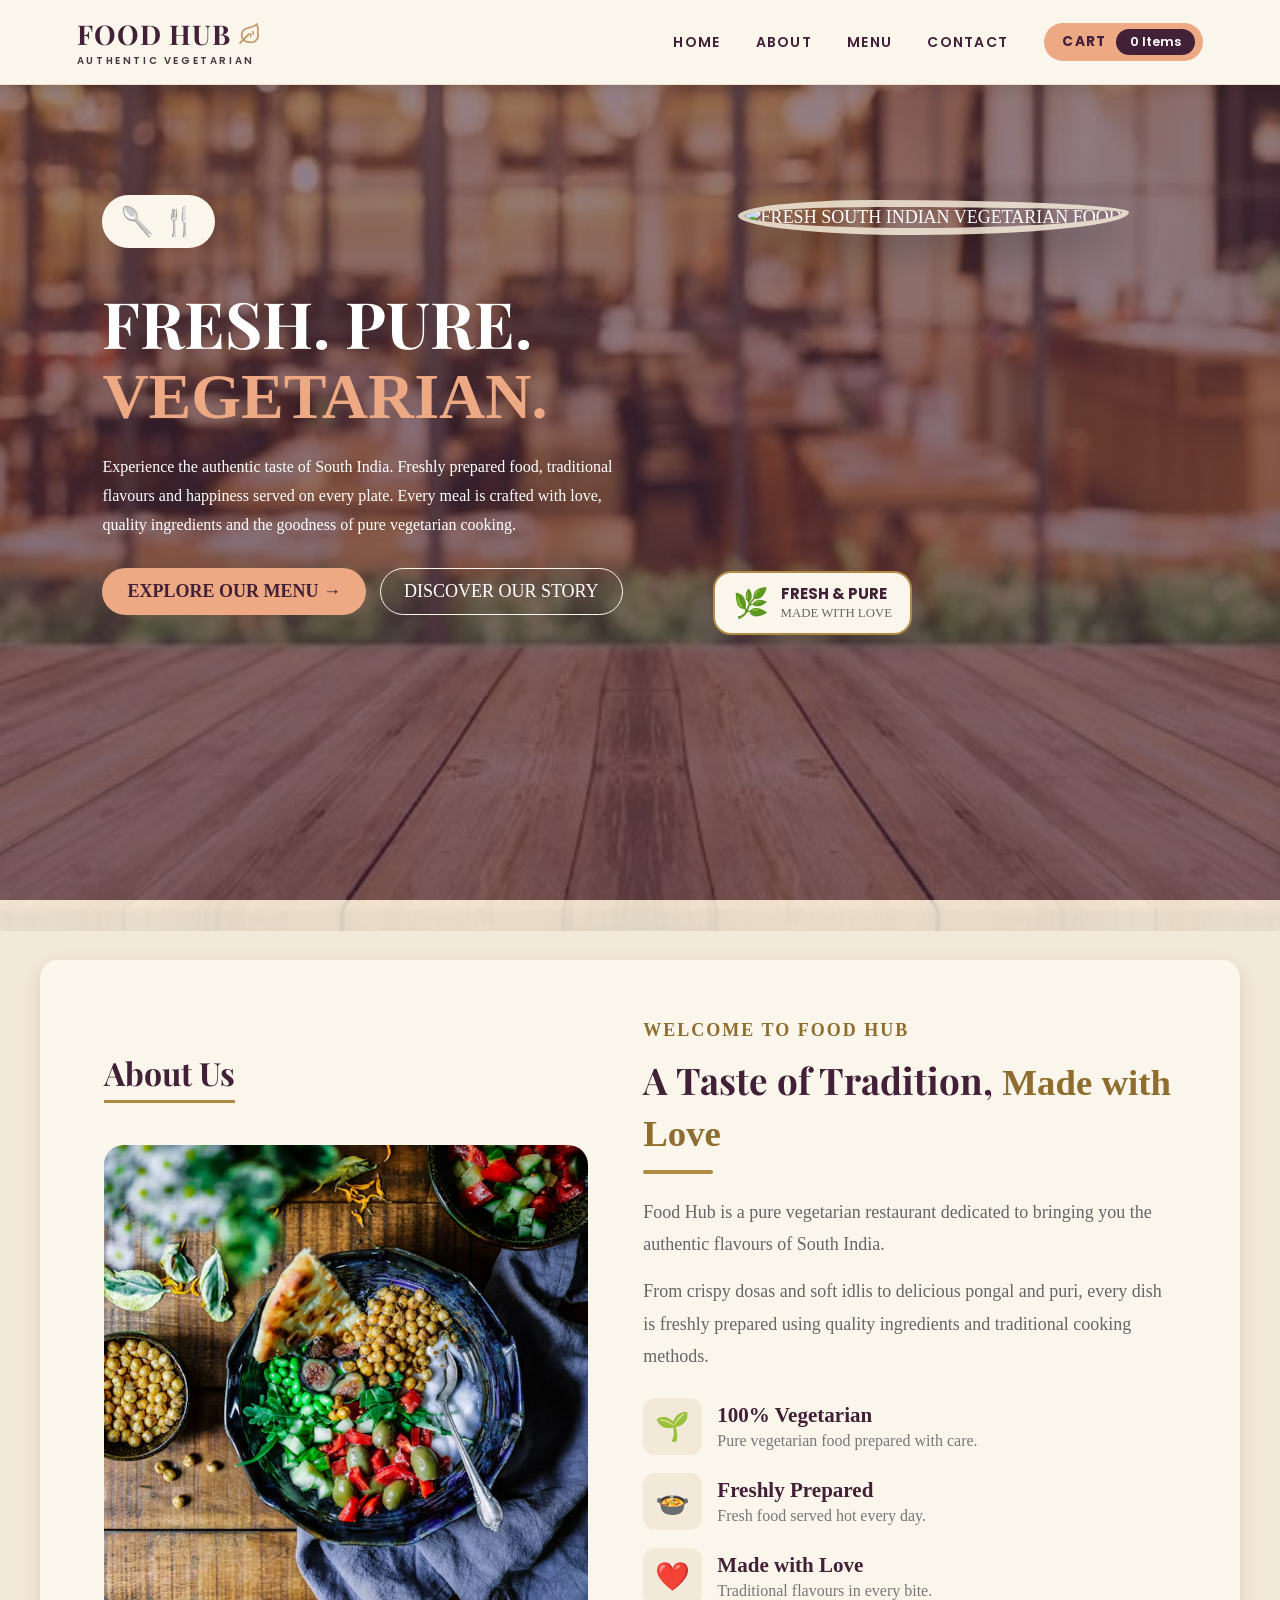
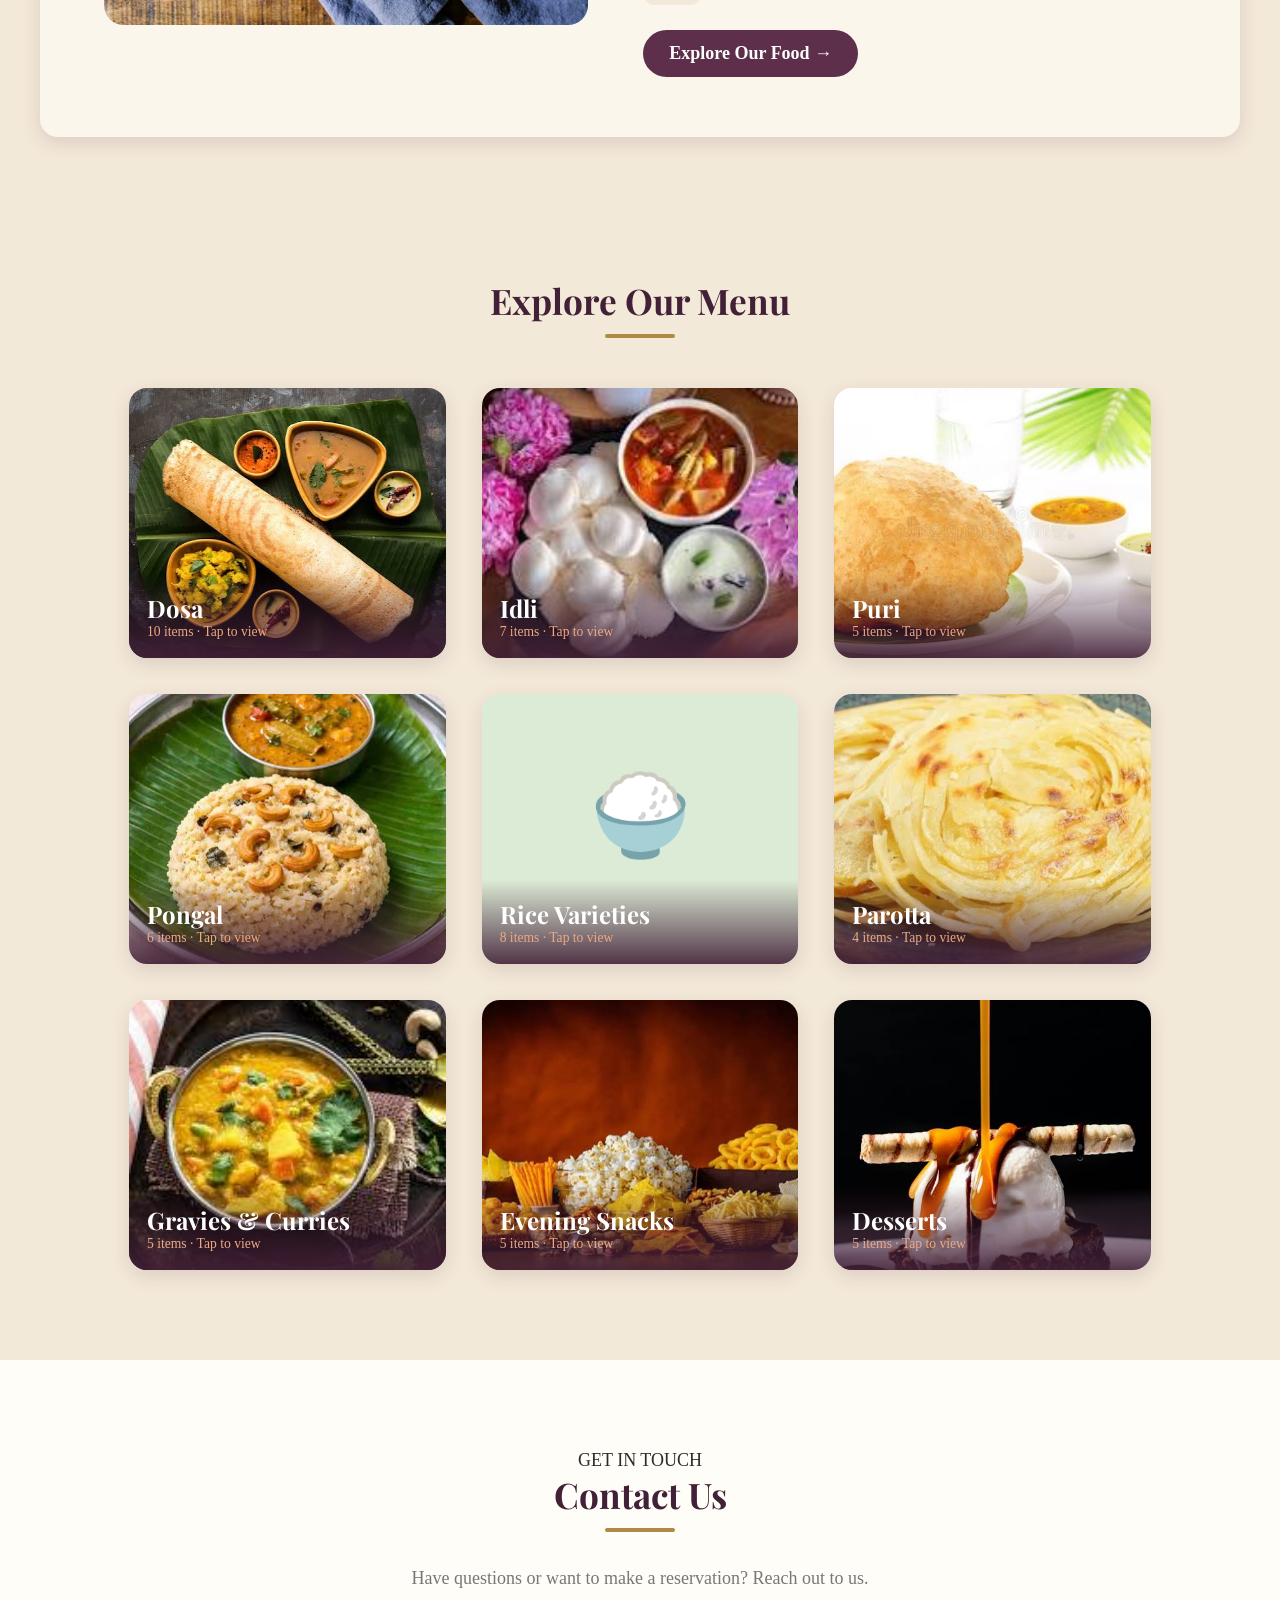
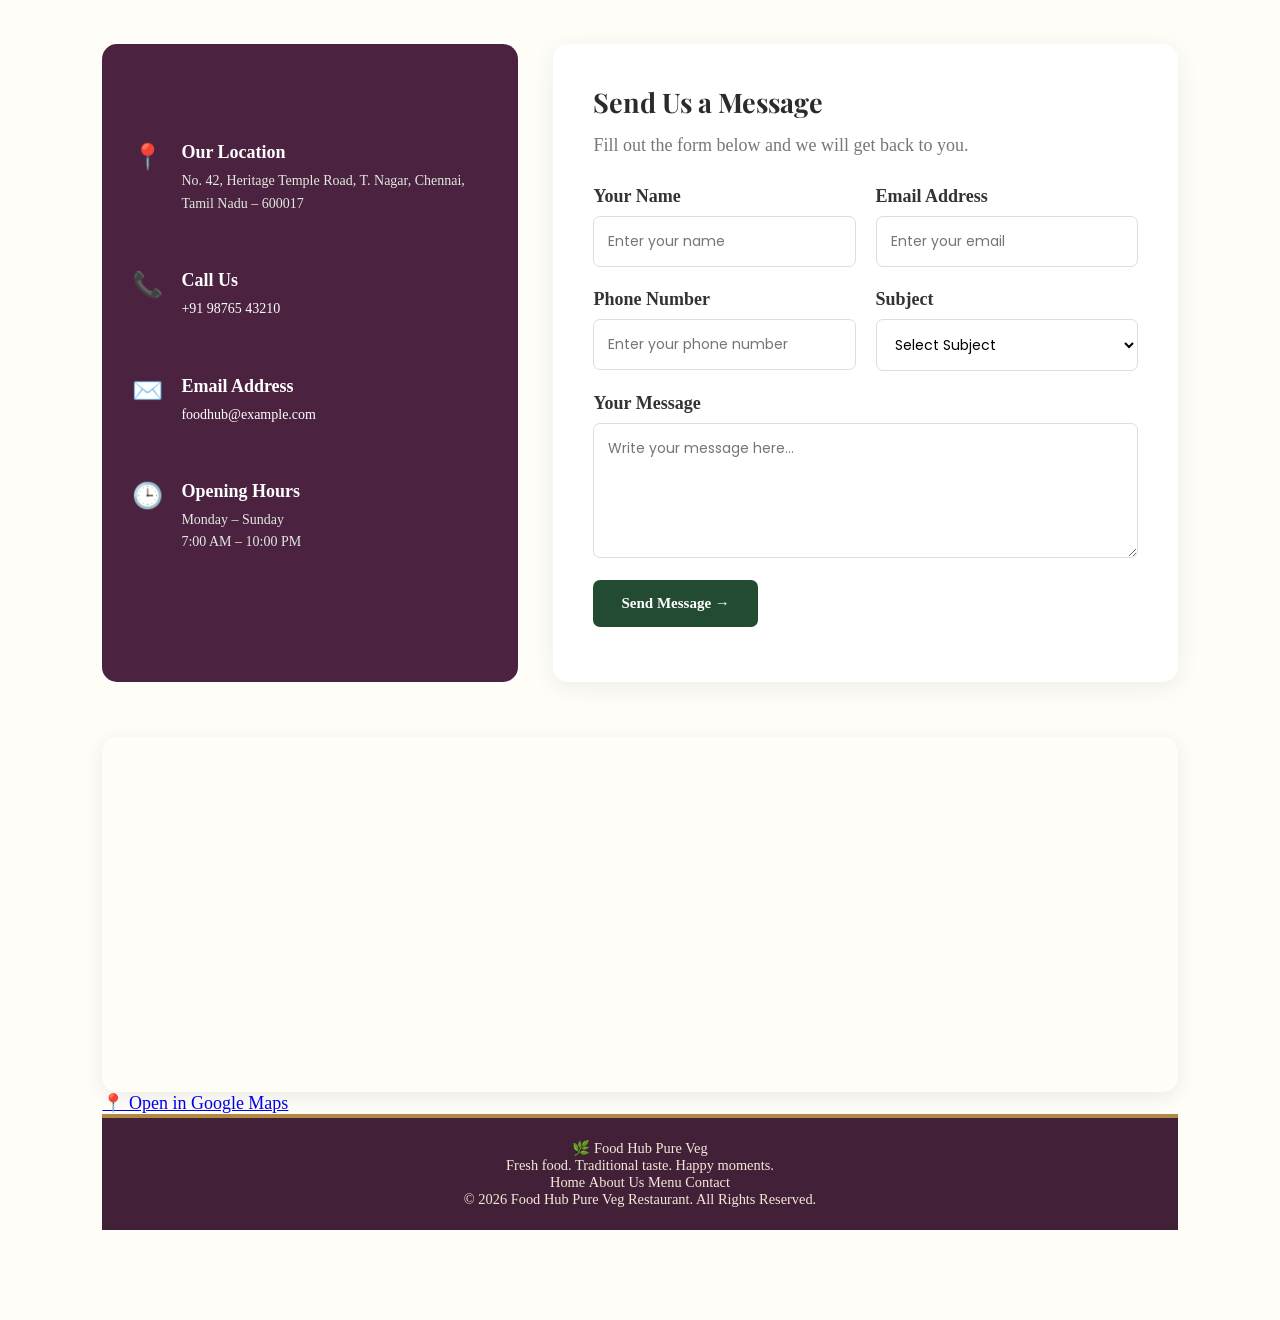
==== commit cfdb127b: "Adjust About section mobile spacing" ====
--- a/index.html
+++ b/index.html
@@ -352,113 +352,113 @@
       </div>
 
       <!-- GOOGLE MAP -->
-<!-- GOOGLE MAP -->
-<div class="contact-map">
-  <iframe src="https://maps.google.com/maps?q=T.%20Nagar%2C%20Chennai&z=15&output=embed" width="100%" height="350"
-    style="border:0;" allowfullscreen="" loading="lazy" referrerpolicy="no-referrer-when-downgrade"
-    title="Food Hub location map">
-  </iframe>
-</div>
-
-<a class="map-link" href="https://www.google.com/maps/search/?api=1&query=T.+Nagar+Chennai" target="_blank"
-  rel="noopener">
-  📍 Open in Google Maps
-</a>
-
-
-  <!-- FOOTER -->
-  <footer class="site-footer">
-
-    <div class="footer-content">
-
-      <a href="#home" class="logo">
-        🌿 Food Hub
-        <span>Pure Veg</span>
+      <!-- GOOGLE MAP -->
+      <div class="contact-map">
+        <iframe src="https://maps.google.com/maps?q=T.%20Nagar%2C%20Chennai&z=15&output=embed" width="100%" height="350"
+          style="border:0;" allowfullscreen="" loading="lazy" referrerpolicy="no-referrer-when-downgrade"
+          title="Food Hub location map">
+        </iframe>
+      </div>
+
+      <a class="map-link" href="https://www.google.com/maps/search/?api=1&query=T.+Nagar+Chennai" target="_blank"
+        rel="noopener">
+        📍 Open in Google Maps
       </a>
 
-      <p>
-        Fresh food. Traditional taste. Happy moments.
-      </p>
-
-      <div class="footer-links">
-        <a href="#home">Home</a>
-        <a href="#about">About Us</a>
-        <a href="#menu">Menu</a>
-        <a href="#contact">Contact</a>
-      </div>
-
-      <p class="copyright">
-        © 2026 Food Hub Pure Veg Restaurant. All Rights Reserved.
-      </p>
+
+      <!-- FOOTER -->
+      <footer class="site-footer">
+
+        <div class="footer-content">
+
+          <a href="#home" class="logo">
+            🌿 Food Hub
+            <span>Pure Veg</span>
+          </a>
+
+          <p>
+            Fresh food. Traditional taste. Happy moments.
+          </p>
+
+          <div class="footer-links">
+            <a href="#home">Home</a>
+            <a href="#about">About Us</a>
+            <a href="#menu">Menu</a>
+            <a href="#contact">Contact</a>
+          </div>
+
+          <p class="copyright">
+            © 2026 Food Hub Pure Veg Restaurant. All Rights Reserved.
+          </p>
+
+        </div>
+
+      </footer>
+    </section>
+
+    <!-- CART OVERLAY -->
+    <div id="overlay" class="overlay hidden"></div>
+
+
+    <!-- CART DRAWER -->
+    <aside id="cartDrawer" class="cart-drawer" aria-hidden="true">
+
+      <div class="cart-header">
+
+        <h3>Your Cart</h3>
+
+        <button id="cartClose" class="close-btn" aria-label="Close cart">
+          ✕
+        </button>
+
+      </div>
+
+      <div id="cartItems" class="cart-items"></div>
+
+      <div class="cart-footer">
+
+        <div class="cart-total">
+          <span>Total</span>
+          <span id="cartTotal">₹0</span>
+        </div>
+
+        <button id="placeOrderBtn" class="place-btn" disabled>
+          Place Order
+        </button>
+
+        <button id="clearBtn" class="clear-btn">
+          Clear Cart
+        </button>
+
+      </div>
+
+    </aside>
+
+
+    <!-- ORDER CONFIRMATION MODAL -->
+    <div id="orderModal" class="modal hidden">
+
+      <div class="modal-box">
+
+        <div class="modal-icon">✅</div>
+
+        <h3>Order Placed!</h3>
+
+        <p id="orderMsg"></p>
+
+        <div id="orderSummary" class="order-summary"></div>
+
+        <button id="orderOk" class="place-btn">
+          OK
+        </button>
+
+      </div>
 
     </div>
 
-  </footer>
-
-
-  <!-- CART OVERLAY -->
-  <div id="overlay" class="overlay hidden"></div>
-
-
-  <!-- CART DRAWER -->
-  <aside id="cartDrawer" class="cart-drawer" aria-hidden="true">
-
-    <div class="cart-header">
-
-      <h3>Your Cart</h3>
-
-      <button id="cartClose" class="close-btn" aria-label="Close cart">
-        ✕
-      </button>
-
-    </div>
-
-    <div id="cartItems" class="cart-items"></div>
-
-    <div class="cart-footer">
-
-      <div class="cart-total">
-        <span>Total</span>
-        <span id="cartTotal">₹0</span>
-      </div>
-
-      <button id="placeOrderBtn" class="place-btn" disabled>
-        Place Order
-      </button>
-
-      <button id="clearBtn" class="clear-btn">
-        Clear Cart
-      </button>
-
-    </div>
-
-  </aside>
-
-
-  <!-- ORDER CONFIRMATION MODAL -->
-  <div id="orderModal" class="modal hidden">
-
-    <div class="modal-box">
-
-      <div class="modal-icon">✅</div>
-
-      <h3>Order Placed!</h3>
-
-      <p id="orderMsg"></p>
-
-      <div id="orderSummary" class="order-summary"></div>
-
-      <button id="orderOk" class="place-btn">
-        OK
-      </button>
-
-    </div>
-
-  </div>
-
-
-  <!-- JAVASCRIPT -->
-  <script src="script.js"></script>
+
+    <!-- JAVASCRIPT -->
+    <script src="script.js"></script>
 
 </body>
 
--- a/styles.css
+++ b/styles.css
@@ -48,10 +48,13 @@
 }
 
 /* ---------- Header (Exact match to reference image) ---------- */
+/* ---------- Header ---------- */
 .site-header {
-  position: sticky;
+  position: fixed;
   top: 0;
-  z-index: 50;
+  left: 0;
+  width: 100%;
+  z-index: 99999;
   display: flex;
   justify-content: space-between;
   align-items: center;
@@ -60,6 +63,9 @@
   border-bottom: 1px solid rgba(176, 138, 69, 0.2);
   box-shadow: 0 2px 10px rgba(66, 32, 55, 0.04);
 }
+
+/* Space for fixed header */
+
 
 .logo {
   display: flex;
@@ -2016,4 +2022,207 @@
   .section-heading h2 {
     font-size: 24px;
   }
+}
+
+/* ABOUT SECTION - MOBILE RESPONSIVE */
+
+.about-layout {
+  display: grid;
+  grid-template-columns: 1fr 1fr;
+  align-items: center;
+  gap: 35px;
+}
+
+.about-photo-wrap {
+  width: 100%;
+  min-width: 0;
+}
+
+.about-photo-wrap img {
+  width: 100%;
+  height: 100%;
+  max-height: 450px;
+  object-fit: cover;
+  display: block;
+}
+
+.about-copy {
+  width: 100%;
+  min-width: 0;
+}
+
+/* Mobile alignment */
+@media (max-width: 768px) {
+  .about-layout {
+    grid-template-columns: 1fr;
+    gap: 22px;
+    align-items: center;
+  }
+
+  .about-photo-wrap {
+    width: 100%;
+    max-width: 100%;
+    margin: 0 auto;
+  }
+
+  .about-photo-wrap img {
+    width: 100%;
+    height: 260px;
+    object-fit: cover;
+    border-radius: 12px;
+  }
+
+  .about-copy {
+    width: 100%;
+    text-align: center;
+    padding: 0 5px;
+  }
+
+  .about-copy h2 {
+    margin-top: 0;
+    font-size: 28px;
+  }
+
+  .about-copy p {
+    line-height: 1.7;
+  }
+}
+
+@media (max-width: 768px) {
+  .about-layout {
+    display: flex;
+    flex-direction: column;
+    align-items: center;
+  }
+
+  .about-copy {
+    order: 1;
+    width: 100%;
+    text-align: center;
+  }
+
+  .about-photo-wrap {
+    order: 2;
+    width: 100%;
+  }
+
+  .about-photo-wrap img {
+    width: 100%;
+    height: 260px;
+    object-fit: cover;
+  }
+}
+
+/* STICKY NAVIGATION BAR */
+
+.site-header {
+  position: sticky;
+  position: -webkit-sticky;
+  top: 0;
+  left: 0;
+  width: 100%;
+  z-index: 9999;
+  display: flex;
+  justify-content: space-between;
+  align-items: center;
+  padding: 16px 6%;
+  background: var(--cream-light);
+  border-bottom: 1px solid rgba(176, 138, 69, 0.2);
+  box-shadow: 0 2px 10px rgba(66, 32, 55, 0.08);
+}
+
+/* FOOTER LINK DESIGN ONLY */
+
+.site-footer a {
+  color: #f3e9d8;
+  text-decoration: none;
+  display: inline-block;
+  transition: color 0.3s ease, transform 0.3s ease;
+  position: relative;
+}
+
+.site-footer a::after {
+  content: "";
+  position: absolute;
+  left: 0;
+  bottom: -5px;
+  width: 0;
+  height: 2px;
+  background: #eca983;
+  transition: width 0.3s ease;
+}
+
+.site-footer a:hover {
+  color: #eca983;
+  transform: translateY(-2px);
+}
+
+.site-footer a:hover::after {
+  width: 100%;
+}
+
+/* Mobile touch-friendly links */
+@media (max-width: 768px) {
+  .site-footer a {
+    padding: 5px 0;
+  }
+
+  .site-footer a::after {
+    display: none;
+  }
+}
+
+/* Navigation stays visible while scrolling */
+
+.site-header {
+  position: fixed;
+  top: 0;
+  left: 0;
+  width: 100%;
+  z-index: 9999;
+  background: var(--cream-light, #fbf6ec);
+  box-shadow: 0 3px 12px rgba(0, 0, 0, 0.10);
+}
+
+/* Smooth navigation to sections */
+html {
+  scroll-behavior: smooth;
+}
+
+section {
+  scroll-margin-top: 100px;
+}
+
+/* ABOUT SECTION - MOBILE ORDER */
+@media (max-width: 768px) {
+
+  .about-section {
+    display: flex;
+    flex-direction: column;
+  }
+
+  .about-image {
+    display: flex;
+    flex-direction: column;
+    width: 100%;
+  }
+
+  .about-label {
+    order: 1;
+    text-align: center;
+  }
+
+  .about-image img {
+    order: 2;
+    width: 100%;
+    height: 260px;
+    object-fit: cover;
+  }
+
+  .about-content {
+    order: 2;
+    width: 100%;
+    margin-top: 25px;
+  }
+
 }
